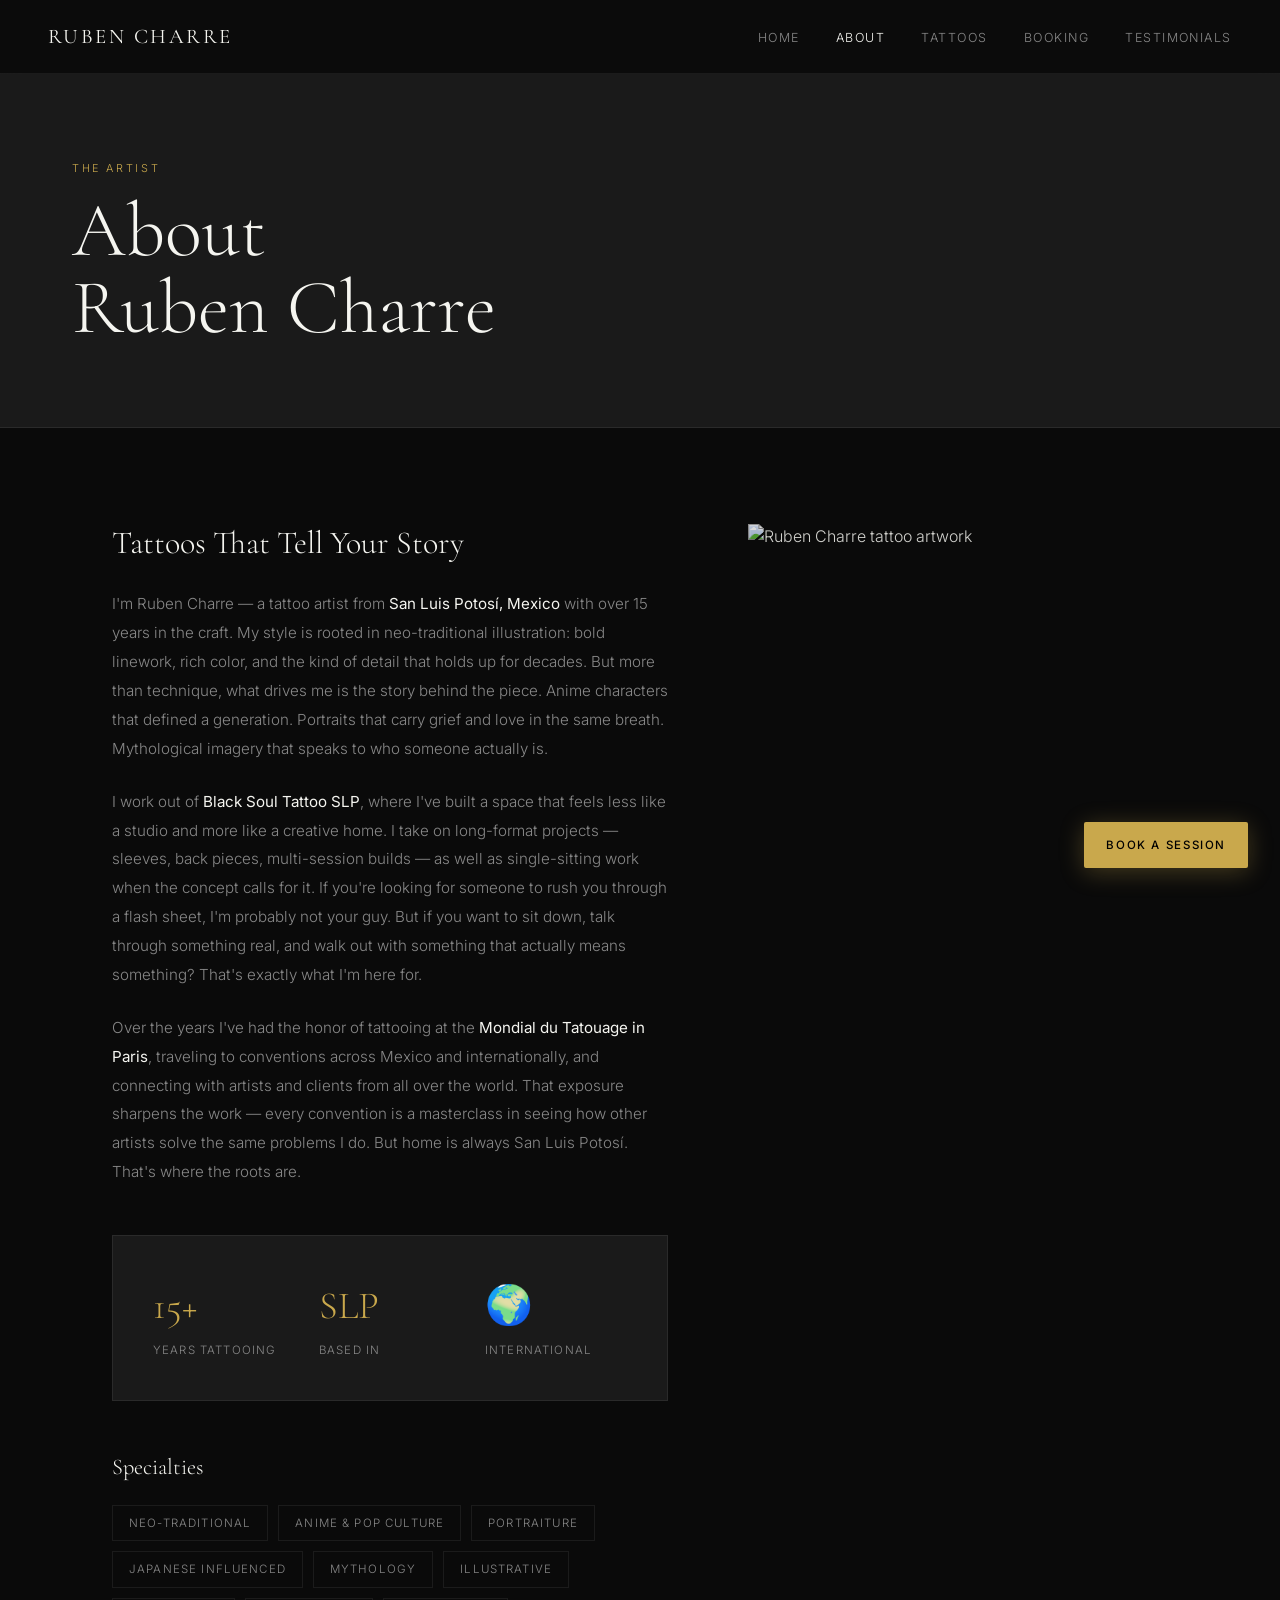
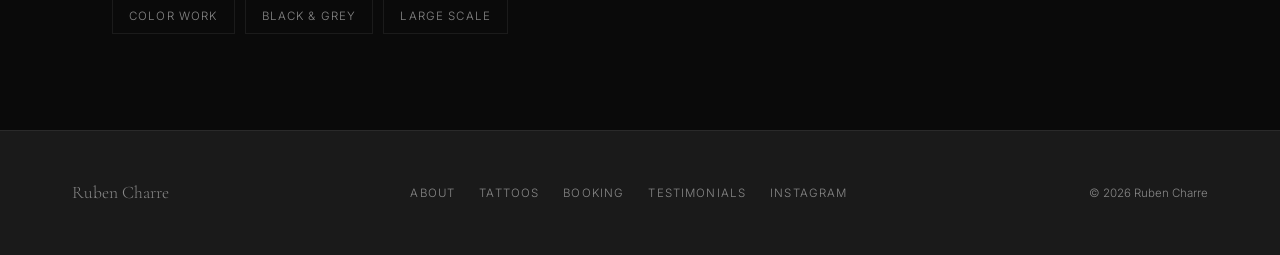
==== about.html @ f3292e21 "Replace with new signature site dark design" ====
<!DOCTYPE html>
<html lang="en">
<head>
  <meta charset="UTF-8">
  <meta name="viewport" content="width=device-width, initial-scale=1.0">
  <title>About — Ruben Charre | Tattoo Artist San Luis Potosí</title>
  <meta name="description" content="Ruben Charre is a tattoo artist from San Luis Potosí, Mexico with 15+ years of experience in neo-traditional, anime, and illustrative tattoo styles.">
  <link rel="canonical" href="https://eternowebstudio.com/rubencharre/about.html">
  <meta property="og:title" content="About Ruben Charre — Tattoo Artist">
  <meta property="og:description" content="15+ years of ink, story, and intention from San Luis Potosí, Mexico.">
  <meta property="og:image" content="https://eternowebstudio.com/rubencharre/images/ruben-hero.jpg">
  <meta property="og:url" content="https://eternowebstudio.com/rubencharre/about.html">
  <meta property="og:type" content="website">
  <link rel="preconnect" href="https://fonts.googleapis.com">
  <link rel="preconnect" href="https://fonts.gstatic.com" crossorigin>
  <link href="https://fonts.googleapis.com/css2?family=Cormorant+Garamond:ital,wght@0,300;0,400;0,600;1,300;1,400&family=Inter:wght@300;400;500&display=swap" rel="stylesheet">
  <style>
    :root {
      --black: #0a0a0a; --charcoal: #1a1a1a; --gold: #C9A84C;
      --white: #f5f5f0; --dim: #888; --border: rgba(255,255,255,0.07);
    }
    *, *::before, *::after { box-sizing: border-box; margin: 0; padding: 0; }
    html { scroll-behavior: smooth; }
    body { background: var(--black); color: var(--white); font-family: 'Inter', sans-serif; font-weight: 300; line-height: 1.6; overflow-x: hidden; }
    nav {
      position: fixed; top: 0; left: 0; right: 0; z-index: 100;
      display: flex; align-items: center; justify-content: space-between;
      padding: 20px 48px;
      background: rgba(10,10,10,0.92); backdrop-filter: blur(12px);
      border-bottom: 1px solid var(--border);
    }
    .nav-logo { font-family: 'Cormorant Garamond', serif; font-size: 1.3rem; font-weight: 400; letter-spacing: 0.12em; color: var(--white); text-decoration: none; }
    .nav-links { display: flex; gap: 36px; list-style: none; }
    .nav-links a { color: var(--dim); text-decoration: none; font-size: 0.78rem; letter-spacing: 0.12em; text-transform: uppercase; transition: color 0.2s; }
    .nav-links a:hover, .nav-links a.active { color: var(--white); }
    .hamburger { display: none; background: none; border: none; cursor: pointer; padding: 4px; }
    .hamburger span { display: block; width: 22px; height: 1px; background: var(--white); margin: 5px 0; }
    .mobile-menu { display: none; position: fixed; top: 65px; left: 0; right: 0; z-index: 99; background: var(--charcoal); padding: 24px 48px; border-bottom: 1px solid var(--border); }
    .mobile-menu.open { display: block; }
    .mobile-menu a { display: block; color: var(--white); text-decoration: none; font-size: 0.85rem; letter-spacing: 0.1em; text-transform: uppercase; padding: 12px 0; border-bottom: 1px solid var(--border); }
    .book-float { position: fixed; bottom: 32px; right: 32px; z-index: 200; background: var(--gold); color: #000; font-family: 'Inter', sans-serif; font-size: 0.72rem; font-weight: 500; letter-spacing: 0.14em; text-transform: uppercase; text-decoration: none; padding: 14px 22px; border-radius: 2px; box-shadow: 0 4px 24px rgba(201,168,76,0.3); transition: transform 0.2s, box-shadow 0.2s; }
    .book-float:hover { transform: translateY(-2px); box-shadow: 0 8px 32px rgba(201,168,76,0.45); }
    .page-hero {
      padding: 160px 72px 80px;
      background: var(--charcoal);
      border-bottom: 1px solid var(--border);
    }
    .page-eyebrow { font-size: 0.68rem; letter-spacing: 0.24em; text-transform: uppercase; color: var(--gold); margin-bottom: 16px; }
    h1 { font-family: 'Cormorant Garamond', serif; font-size: clamp(3rem, 6vw, 5rem); font-weight: 300; line-height: 1; }
    .about-body { padding: 96px 72px; max-width: 1200px; margin: 0 auto; }
    .about-layout { display: grid; grid-template-columns: 1fr 420px; gap: 80px; align-items: start; }
    .sticky-photo { position: sticky; top: 100px; }
    .sticky-photo img { width: 100%; aspect-ratio: 3/4; object-fit: cover; filter: brightness(0.85); }
    .bio-text h2 { font-family: 'Cormorant Garamond', serif; font-size: 2rem; font-weight: 300; margin-bottom: 28px; line-height: 1.2; }
    .bio-text p { color: var(--dim); line-height: 1.9; margin-bottom: 24px; font-size: 0.95rem; }
    .bio-text p strong { color: var(--white); font-weight: 400; }
    .stats-grid { display: grid; grid-template-columns: repeat(3, 1fr); gap: 24px; margin: 48px 0; padding: 40px; background: var(--charcoal); border: 1px solid var(--border); }
    .stat-item .stat-num { font-family: 'Cormorant Garamond', serif; font-size: 2.4rem; font-weight: 300; color: var(--gold); }
    .stat-item .stat-label { font-size: 0.72rem; color: var(--dim); letter-spacing: 0.1em; text-transform: uppercase; margin-top: 4px; }
    .specialties { margin-top: 48px; }
    .specialties h3 { font-family: 'Cormorant Garamond', serif; font-size: 1.4rem; font-weight: 300; margin-bottom: 20px; }
    .tag-list { display: flex; flex-wrap: wrap; gap: 10px; }
    .tag { border: 1px solid var(--border); color: var(--dim); font-size: 0.72rem; letter-spacing: 0.1em; text-transform: uppercase; padding: 8px 16px; }
    footer { background: var(--charcoal); padding: 48px 72px; border-top: 1px solid var(--border); display: flex; justify-content: space-between; align-items: center; }
    .footer-logo { font-family: 'Cormorant Garamond', serif; font-size: 1.1rem; color: var(--dim); }
    .footer-links { display: flex; gap: 24px; }
    .footer-links a { color: var(--dim); text-decoration: none; font-size: 0.72rem; letter-spacing: 0.1em; text-transform: uppercase; transition: color 0.2s; }
    .footer-links a:hover { color: var(--white); }
    .footer-copy { color: var(--dim); font-size: 0.72rem; }
    .fade-up { opacity: 0; transform: translateY(28px); transition: opacity 0.7s ease, transform 0.7s ease; }
    .fade-up.visible { opacity: 1; transform: translateY(0); }
    @media (max-width: 900px) {
      nav { padding: 18px 24px; } .nav-links { display: none; } .hamburger { display: block; }
      .page-hero { padding: 120px 24px 60px; }
      .about-body { padding: 60px 24px; }
      .about-layout { grid-template-columns: 1fr; gap: 48px; }
      .sticky-photo { position: static; }
      footer { flex-direction: column; gap: 24px; text-align: center; padding: 40px 24px; }
      .footer-links { flex-wrap: wrap; justify-content: center; }
      .book-float { bottom: 20px; right: 20px; }
    }
  </style>
</head>
<body>
<nav>
  <a href="/rubencharre/" class="nav-logo">RUBEN CHARRE</a>
  <ul class="nav-links">
    <li><a href="/rubencharre/">Home</a></li>
    <li><a href="/rubencharre/about.html" class="active">About</a></li>
    <li><a href="/rubencharre/tattoos.html">Tattoos</a></li>
    <li><a href="/rubencharre/booking.html">Booking</a></li>
    <li><a href="/rubencharre/testimonials.html">Testimonials</a></li>
  </ul>
  <button class="hamburger" aria-label="Menu" onclick="document.querySelector('.mobile-menu').classList.toggle('open')">
    <span></span><span></span><span></span>
  </button>
</nav>
<div class="mobile-menu">
  <a href="/rubencharre/">Home</a>
  <a href="/rubencharre/about.html">About</a>
  <a href="/rubencharre/tattoos.html">Tattoos</a>
  <a href="/rubencharre/booking.html">Booking</a>
  <a href="/rubencharre/testimonials.html">Testimonials</a>
</div>

<div class="page-hero">
  <p class="page-eyebrow fade-up">The Artist</p>
  <h1 class="fade-up">About<br>Ruben Charre</h1>
</div>

<div class="about-body">
  <div class="about-layout">
    <div class="bio-text">
      <h2 class="fade-up">Tattoos That Tell Your Story</h2>
      <p class="fade-up">I'm Ruben Charre — a tattoo artist from <strong>San Luis Potosí, Mexico</strong> with over 15 years in the craft. My style is rooted in neo-traditional illustration: bold linework, rich color, and the kind of detail that holds up for decades. But more than technique, what drives me is the story behind the piece. Anime characters that defined a generation. Portraits that carry grief and love in the same breath. Mythological imagery that speaks to who someone actually is.</p>
      <p class="fade-up">I work out of <strong>Black Soul Tattoo SLP</strong>, where I've built a space that feels less like a studio and more like a creative home. I take on long-format projects — sleeves, back pieces, multi-session builds — as well as single-sitting work when the concept calls for it. If you're looking for someone to rush you through a flash sheet, I'm probably not your guy. But if you want to sit down, talk through something real, and walk out with something that actually means something? That's exactly what I'm here for.</p>
      <p class="fade-up">Over the years I've had the honor of tattooing at the <strong>Mondial du Tatouage in Paris</strong>, traveling to conventions across Mexico and internationally, and connecting with artists and clients from all over the world. That exposure sharpens the work — every convention is a masterclass in seeing how other artists solve the same problems I do. But home is always San Luis Potosí. That's where the roots are.</p>

      <div class="stats-grid fade-up">
        <div class="stat-item">
          <div class="stat-num">15+</div>
          <div class="stat-label">Years Tattooing</div>
        </div>
        <div class="stat-item">
          <div class="stat-num">SLP</div>
          <div class="stat-label">Based In</div>
        </div>
        <div class="stat-item">
          <div class="stat-num">🌍</div>
          <div class="stat-label">International</div>
        </div>
      </div>

      <div class="specialties fade-up">
        <h3>Specialties</h3>
        <div class="tag-list">
          <span class="tag">Neo-Traditional</span>
          <span class="tag">Anime & Pop Culture</span>
          <span class="tag">Portraiture</span>
          <span class="tag">Japanese Influenced</span>
          <span class="tag">Mythology</span>
          <span class="tag">Illustrative</span>
          <span class="tag">Color Work</span>
          <span class="tag">Black & Grey</span>
          <span class="tag">Large Scale</span>
        </div>
      </div>
    </div>

    <div class="sticky-photo fade-up">
      <img src="/rubencharre/images/g11.jpg" alt="Ruben Charre tattoo artwork">
    </div>
  </div>
</div>

<footer>
  <div class="footer-logo">Ruben Charre</div>
  <div class="footer-links">
    <a href="/rubencharre/about.html">About</a>
    <a href="/rubencharre/tattoos.html">Tattoos</a>
    <a href="/rubencharre/booking.html">Booking</a>
    <a href="/rubencharre/testimonials.html">Testimonials</a>
    <a href="https://instagram.com/rubencharre" target="_blank" rel="noopener">Instagram</a>
  </div>
  <div class="footer-copy">© 2026 Ruben Charre</div>
</footer>

<a href="/rubencharre/booking.html" class="book-float">Book a Session</a>

<script>
  const obs = new IntersectionObserver((entries) => {
    entries.forEach(e => { if (e.isIntersecting) e.target.classList.add('visible'); });
  }, { threshold: 0.1 });
  document.querySelectorAll('.fade-up').forEach(el => obs.observe(el));
</script>
</body>
</html>
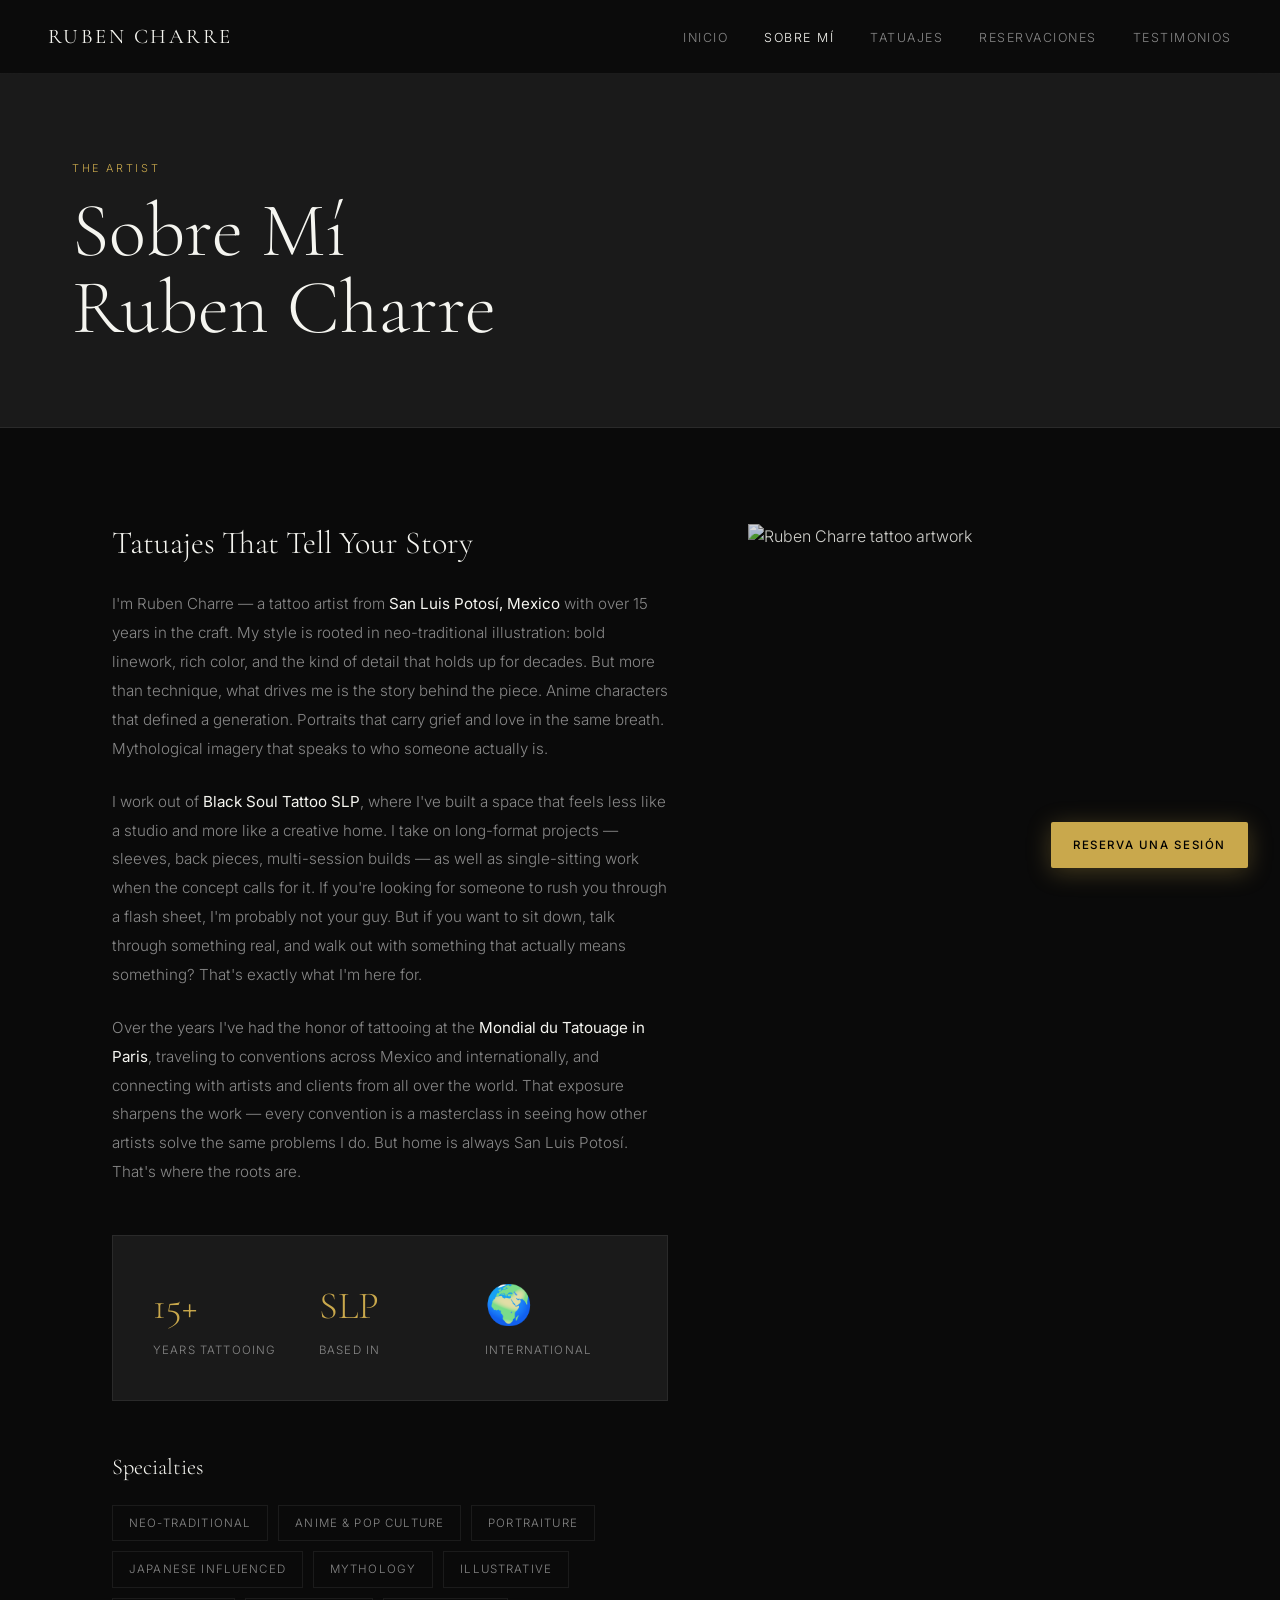
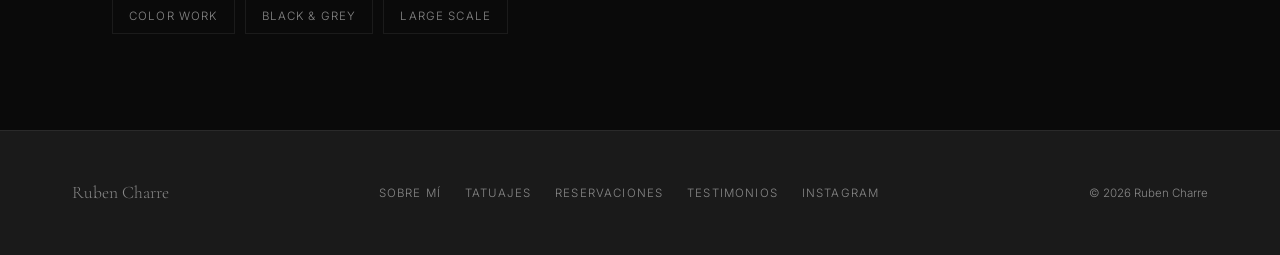
==== commit 7635087c: "Translate all pages to Spanish" ====
--- a/about.html
+++ b/about.html
@@ -1,12 +1,12 @@
 <!DOCTYPE html>
-<html lang="en">
+<html lang="es">
 <head>
   <meta charset="UTF-8">
   <meta name="viewport" content="width=device-width, initial-scale=1.0">
-  <title>About — Ruben Charre | Tattoo Artist San Luis Potosí</title>
+  <title>Sobre Mí — Ruben Charre | Tattoo Artist San Luis Potosí</title>
   <meta name="description" content="Ruben Charre is a tattoo artist from San Luis Potosí, Mexico with 15+ years of experience in neo-traditional, anime, and illustrative tattoo styles.">
   <link rel="canonical" href="https://eternowebstudio.com/rubencharre/about.html">
-  <meta property="og:title" content="About Ruben Charre — Tattoo Artist">
+  <meta property="og:title" content="Sobre Mí Ruben Charre — Tattoo Artist">
   <meta property="og:description" content="15+ years of ink, story, and intention from San Luis Potosí, Mexico.">
   <meta property="og:image" content="https://eternowebstudio.com/rubencharre/images/ruben-hero.jpg">
   <meta property="og:url" content="https://eternowebstudio.com/rubencharre/about.html">
@@ -85,33 +85,33 @@
 <nav>
   <a href="/rubencharre/" class="nav-logo">RUBEN CHARRE</a>
   <ul class="nav-links">
-    <li><a href="/rubencharre/">Home</a></li>
-    <li><a href="/rubencharre/about.html" class="active">About</a></li>
-    <li><a href="/rubencharre/tattoos.html">Tattoos</a></li>
-    <li><a href="/rubencharre/booking.html">Booking</a></li>
-    <li><a href="/rubencharre/testimonials.html">Testimonials</a></li>
+    <li><a href="/rubencharre/">Inicio</a></li>
+    <li><a href="/rubencharre/about.html" class="active">Sobre Mí</a></li>
+    <li><a href="/rubencharre/tattoos.html">Tatuajes</a></li>
+    <li><a href="/rubencharre/booking.html">Reservaciones</a></li>
+    <li><a href="/rubencharre/testimonials.html">Testimonios</a></li>
   </ul>
   <button class="hamburger" aria-label="Menu" onclick="document.querySelector('.mobile-menu').classList.toggle('open')">
     <span></span><span></span><span></span>
   </button>
 </nav>
 <div class="mobile-menu">
-  <a href="/rubencharre/">Home</a>
-  <a href="/rubencharre/about.html">About</a>
-  <a href="/rubencharre/tattoos.html">Tattoos</a>
-  <a href="/rubencharre/booking.html">Booking</a>
-  <a href="/rubencharre/testimonials.html">Testimonials</a>
+  <a href="/rubencharre/">Inicio</a>
+  <a href="/rubencharre/about.html">Sobre Mí</a>
+  <a href="/rubencharre/tattoos.html">Tatuajes</a>
+  <a href="/rubencharre/booking.html">Reservaciones</a>
+  <a href="/rubencharre/testimonials.html">Testimonios</a>
 </div>
 
 <div class="page-hero">
   <p class="page-eyebrow fade-up">The Artist</p>
-  <h1 class="fade-up">About<br>Ruben Charre</h1>
+  <h1 class="fade-up">Sobre Mí<br>Ruben Charre</h1>
 </div>
 
 <div class="about-body">
   <div class="about-layout">
     <div class="bio-text">
-      <h2 class="fade-up">Tattoos That Tell Your Story</h2>
+      <h2 class="fade-up">Tatuajes That Tell Your Story</h2>
       <p class="fade-up">I'm Ruben Charre — a tattoo artist from <strong>San Luis Potosí, Mexico</strong> with over 15 years in the craft. My style is rooted in neo-traditional illustration: bold linework, rich color, and the kind of detail that holds up for decades. But more than technique, what drives me is the story behind the piece. Anime characters that defined a generation. Portraits that carry grief and love in the same breath. Mythological imagery that speaks to who someone actually is.</p>
       <p class="fade-up">I work out of <strong>Black Soul Tattoo SLP</strong>, where I've built a space that feels less like a studio and more like a creative home. I take on long-format projects — sleeves, back pieces, multi-session builds — as well as single-sitting work when the concept calls for it. If you're looking for someone to rush you through a flash sheet, I'm probably not your guy. But if you want to sit down, talk through something real, and walk out with something that actually means something? That's exactly what I'm here for.</p>
       <p class="fade-up">Over the years I've had the honor of tattooing at the <strong>Mondial du Tatouage in Paris</strong>, traveling to conventions across Mexico and internationally, and connecting with artists and clients from all over the world. That exposure sharpens the work — every convention is a masterclass in seeing how other artists solve the same problems I do. But home is always San Luis Potosí. That's where the roots are.</p>
@@ -156,16 +156,16 @@
 <footer>
   <div class="footer-logo">Ruben Charre</div>
   <div class="footer-links">
-    <a href="/rubencharre/about.html">About</a>
-    <a href="/rubencharre/tattoos.html">Tattoos</a>
-    <a href="/rubencharre/booking.html">Booking</a>
-    <a href="/rubencharre/testimonials.html">Testimonials</a>
+    <a href="/rubencharre/about.html">Sobre Mí</a>
+    <a href="/rubencharre/tattoos.html">Tatuajes</a>
+    <a href="/rubencharre/booking.html">Reservaciones</a>
+    <a href="/rubencharre/testimonials.html">Testimonios</a>
     <a href="https://instagram.com/rubencharre" target="_blank" rel="noopener">Instagram</a>
   </div>
   <div class="footer-copy">© 2026 Ruben Charre</div>
 </footer>
 
-<a href="/rubencharre/booking.html" class="book-float">Book a Session</a>
+<a href="/rubencharre/booking.html" class="book-float">Reserva una Sesión</a>
 
 <script>
   const obs = new IntersectionObserver((entries) => {
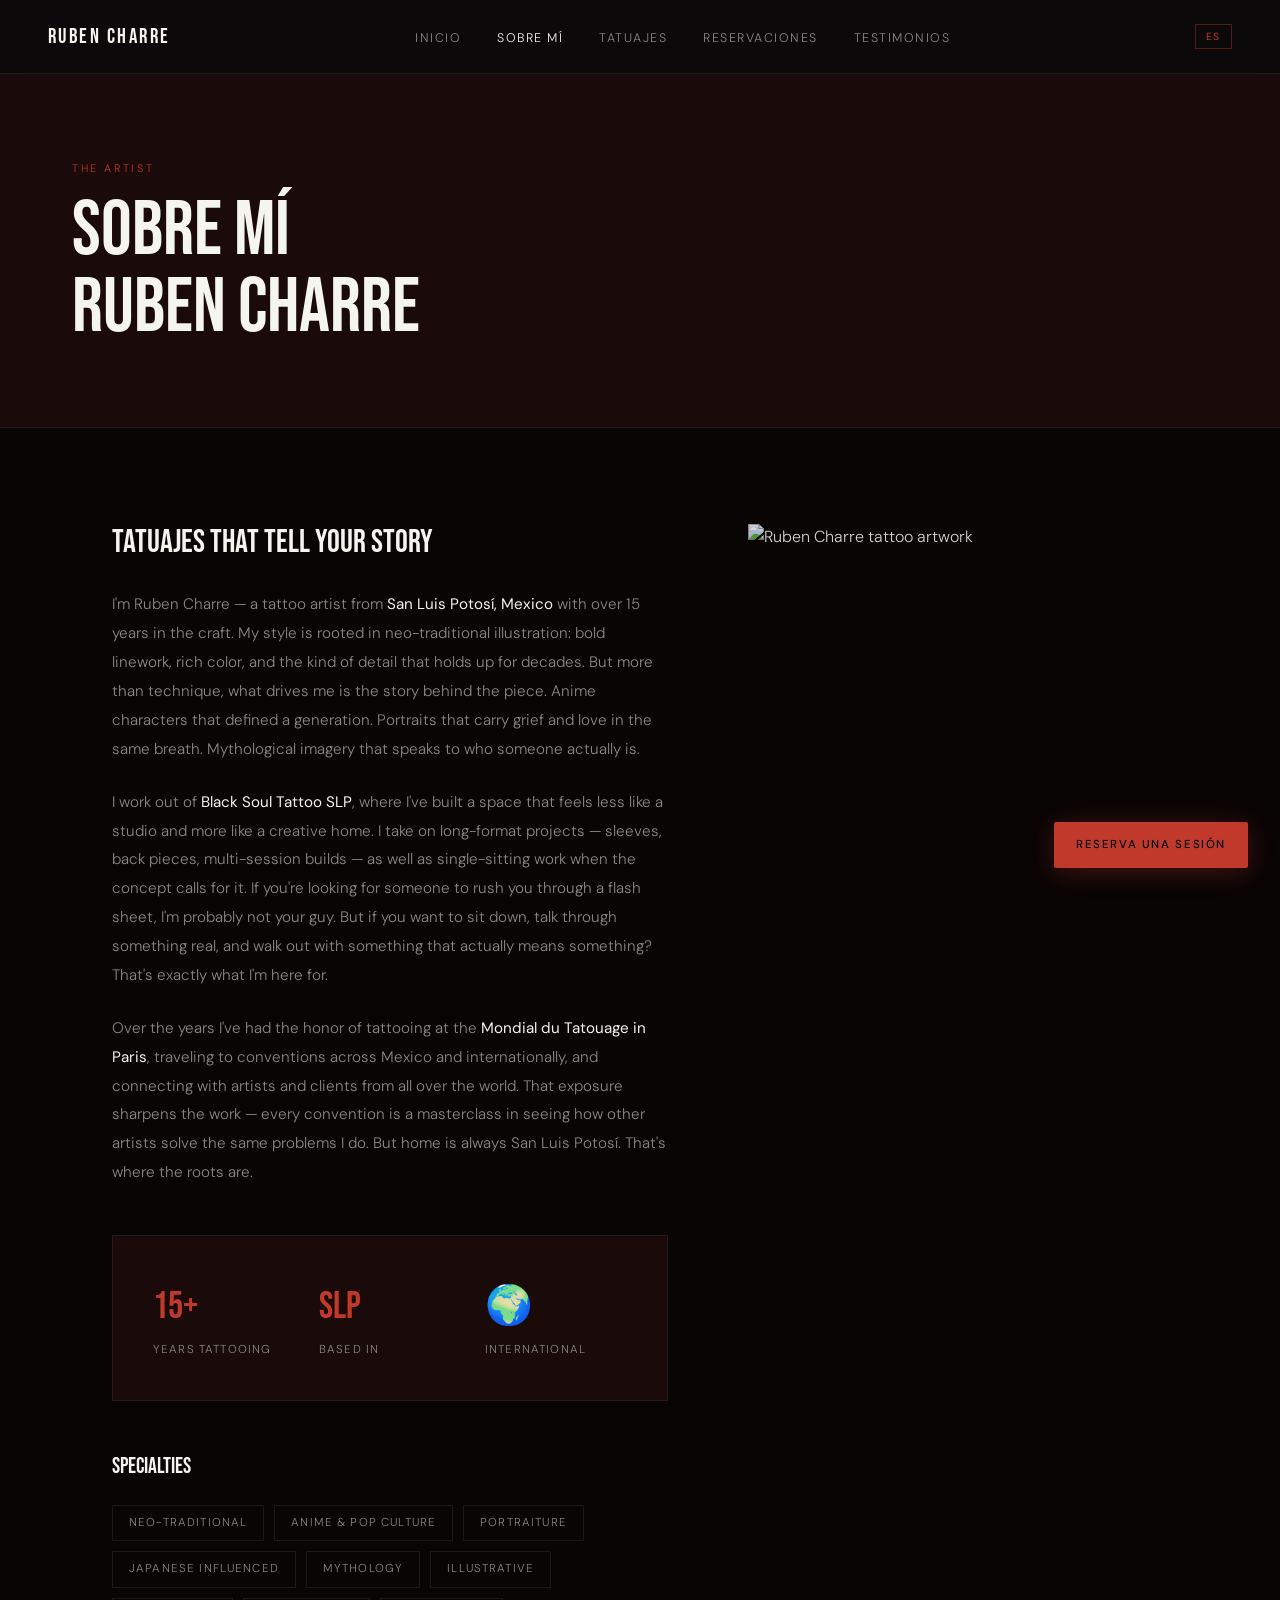
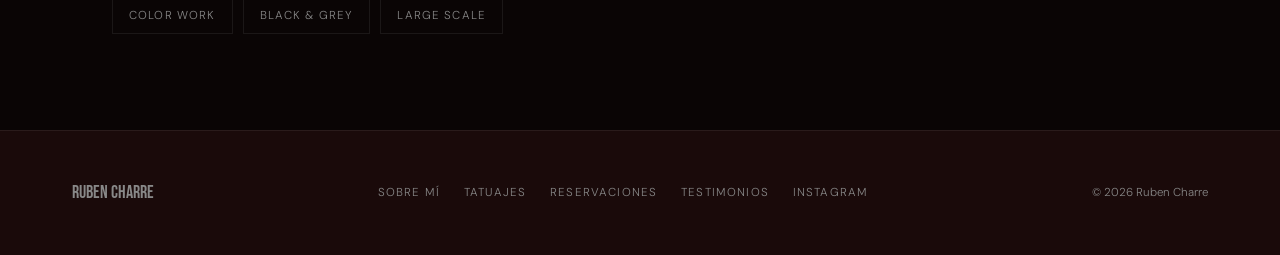
==== commit 416f3237: "Custom theme: crimson + Bebas Neue, bilingual EN/ES auto-detect" ====
--- a/about.html
+++ b/about.html
@@ -13,15 +13,15 @@
   <meta property="og:type" content="website">
   <link rel="preconnect" href="https://fonts.googleapis.com">
   <link rel="preconnect" href="https://fonts.gstatic.com" crossorigin>
-  <link href="https://fonts.googleapis.com/css2?family=Cormorant+Garamond:ital,wght@0,300;0,400;0,600;1,300;1,400&family=Inter:wght@300;400;500&display=swap" rel="stylesheet">
+  <link href="https://fonts.googleapis.com/css2?family=Bebas+Neue&family=DM+Sans:wght@300;400;500&display=swap" rel="stylesheet">
   <style>
     :root {
-      --black: #0a0a0a; --charcoal: #1a1a1a; --gold: #C9A84C;
+      --black: #0a0505; --charcoal: #1a0a0a; --gold: #C0392B;
       --white: #f5f5f0; --dim: #888; --border: rgba(255,255,255,0.07);
     }
     *, *::before, *::after { box-sizing: border-box; margin: 0; padding: 0; }
     html { scroll-behavior: smooth; }
-    body { background: var(--black); color: var(--white); font-family: 'Inter', sans-serif; font-weight: 300; line-height: 1.6; overflow-x: hidden; }
+    body { background: var(--black); color: var(--white); font-family: 'DM Sans', sans-serif; font-weight: 300; line-height: 1.6; overflow-x: hidden; }
     nav {
       position: fixed; top: 0; left: 0; right: 0; z-index: 100;
       display: flex; align-items: center; justify-content: space-between;
@@ -29,7 +29,7 @@
       background: rgba(10,10,10,0.92); backdrop-filter: blur(12px);
       border-bottom: 1px solid var(--border);
     }
-    .nav-logo { font-family: 'Cormorant Garamond', serif; font-size: 1.3rem; font-weight: 400; letter-spacing: 0.12em; color: var(--white); text-decoration: none; }
+    .nav-logo { font-family: 'Bebas Neue', sans-serif; font-size: 1.3rem; font-weight: 400; letter-spacing: 0.12em; color: var(--white); text-decoration: none; }
     .nav-links { display: flex; gap: 36px; list-style: none; }
     .nav-links a { color: var(--dim); text-decoration: none; font-size: 0.78rem; letter-spacing: 0.12em; text-transform: uppercase; transition: color 0.2s; }
     .nav-links a:hover, .nav-links a.active { color: var(--white); }
@@ -38,31 +38,31 @@
     .mobile-menu { display: none; position: fixed; top: 65px; left: 0; right: 0; z-index: 99; background: var(--charcoal); padding: 24px 48px; border-bottom: 1px solid var(--border); }
     .mobile-menu.open { display: block; }
     .mobile-menu a { display: block; color: var(--white); text-decoration: none; font-size: 0.85rem; letter-spacing: 0.1em; text-transform: uppercase; padding: 12px 0; border-bottom: 1px solid var(--border); }
-    .book-float { position: fixed; bottom: 32px; right: 32px; z-index: 200; background: var(--gold); color: #000; font-family: 'Inter', sans-serif; font-size: 0.72rem; font-weight: 500; letter-spacing: 0.14em; text-transform: uppercase; text-decoration: none; padding: 14px 22px; border-radius: 2px; box-shadow: 0 4px 24px rgba(201,168,76,0.3); transition: transform 0.2s, box-shadow 0.2s; }
-    .book-float:hover { transform: translateY(-2px); box-shadow: 0 8px 32px rgba(201,168,76,0.45); }
+    .book-float { position: fixed; bottom: 32px; right: 32px; z-index: 200; background: var(--gold); color: #000; font-family: 'DM Sans', sans-serif; font-size: 0.72rem; font-weight: 500; letter-spacing: 0.14em; text-transform: uppercase; text-decoration: none; padding: 14px 22px; border-radius: 2px; box-shadow: 0 4px 24px rgba(192,57,43,0.3); transition: transform 0.2s, box-shadow 0.2s; }
+    .book-float:hover { transform: translateY(-2px); box-shadow: 0 8px 32px rgba(192,57,43,0.45); }
     .page-hero {
       padding: 160px 72px 80px;
       background: var(--charcoal);
       border-bottom: 1px solid var(--border);
     }
     .page-eyebrow { font-size: 0.68rem; letter-spacing: 0.24em; text-transform: uppercase; color: var(--gold); margin-bottom: 16px; }
-    h1 { font-family: 'Cormorant Garamond', serif; font-size: clamp(3rem, 6vw, 5rem); font-weight: 300; line-height: 1; }
+    h1 { font-family: 'Bebas Neue', sans-serif; font-size: clamp(3rem, 6vw, 5rem); font-weight: 300; line-height: 1; }
     .about-body { padding: 96px 72px; max-width: 1200px; margin: 0 auto; }
     .about-layout { display: grid; grid-template-columns: 1fr 420px; gap: 80px; align-items: start; }
     .sticky-photo { position: sticky; top: 100px; }
     .sticky-photo img { width: 100%; aspect-ratio: 3/4; object-fit: cover; filter: brightness(0.85); }
-    .bio-text h2 { font-family: 'Cormorant Garamond', serif; font-size: 2rem; font-weight: 300; margin-bottom: 28px; line-height: 1.2; }
+    .bio-text h2 { font-family: 'Bebas Neue', sans-serif; font-size: 2rem; font-weight: 300; margin-bottom: 28px; line-height: 1.2; }
     .bio-text p { color: var(--dim); line-height: 1.9; margin-bottom: 24px; font-size: 0.95rem; }
     .bio-text p strong { color: var(--white); font-weight: 400; }
     .stats-grid { display: grid; grid-template-columns: repeat(3, 1fr); gap: 24px; margin: 48px 0; padding: 40px; background: var(--charcoal); border: 1px solid var(--border); }
-    .stat-item .stat-num { font-family: 'Cormorant Garamond', serif; font-size: 2.4rem; font-weight: 300; color: var(--gold); }
+    .stat-item .stat-num { font-family: 'Bebas Neue', sans-serif; font-size: 2.4rem; font-weight: 300; color: var(--gold); }
     .stat-item .stat-label { font-size: 0.72rem; color: var(--dim); letter-spacing: 0.1em; text-transform: uppercase; margin-top: 4px; }
     .specialties { margin-top: 48px; }
-    .specialties h3 { font-family: 'Cormorant Garamond', serif; font-size: 1.4rem; font-weight: 300; margin-bottom: 20px; }
+    .specialties h3 { font-family: 'Bebas Neue', sans-serif; font-size: 1.4rem; font-weight: 300; margin-bottom: 20px; }
     .tag-list { display: flex; flex-wrap: wrap; gap: 10px; }
     .tag { border: 1px solid var(--border); color: var(--dim); font-size: 0.72rem; letter-spacing: 0.1em; text-transform: uppercase; padding: 8px 16px; }
     footer { background: var(--charcoal); padding: 48px 72px; border-top: 1px solid var(--border); display: flex; justify-content: space-between; align-items: center; }
-    .footer-logo { font-family: 'Cormorant Garamond', serif; font-size: 1.1rem; color: var(--dim); }
+    .footer-logo { font-family: 'Bebas Neue', sans-serif; font-size: 1.1rem; color: var(--dim); }
     .footer-links { display: flex; gap: 24px; }
     .footer-links a { color: var(--dim); text-decoration: none; font-size: 0.72rem; letter-spacing: 0.1em; text-transform: uppercase; transition: color 0.2s; }
     .footer-links a:hover { color: var(--white); }
@@ -91,6 +91,7 @@
     <li><a href="/rubencharre/booking.html">Reservaciones</a></li>
     <li><a href="/rubencharre/testimonials.html">Testimonios</a></li>
   </ul>
+  <button id="lang-toggle-btn" onclick="setLang(getLang()==='es'?'en':'es')" style="background:none;border:1px solid rgba(192,57,43,0.4);color:#C0392B;font-size:0.65rem;letter-spacing:0.15em;padding:5px 10px;cursor:pointer;font-family:inherit;transition:all 0.2s;" onmouseover="this.style.background='rgba(192,57,43,0.15)'" onmouseout="this.style.background='none'">ES</button>
   <button class="hamburger" aria-label="Menu" onclick="document.querySelector('.mobile-menu').classList.toggle('open')">
     <span></span><span></span><span></span>
   </button>
@@ -173,5 +174,39 @@
   }, { threshold: 0.1 });
   document.querySelectorAll('.fade-up').forEach(el => obs.observe(el));
 </script>
+
+<script>
+// Bilingual support - auto-detect browser language
+const translations = {
+  es: {
+    nav_about: "Sobre Mí", nav_tattoos: "Tatuajes", nav_booking: "Reservaciones", nav_testimonials: "Testimonios",
+    hero_cta: "Ver Trabajo", section_about: "Sobre Mí", section_tattoos: "Tatuajes",
+    section_booking: "Reservaciones", section_testimonials: "Testimonios",
+    book_btn: "Reserva una Sesión", gallery_btn: "Ver Galería Completa",
+  },
+  en: {
+    nav_about: "About", nav_tattoos: "Tattoos", nav_booking: "Booking", nav_testimonials: "Testimonials",
+    hero_cta: "View Work", section_about: "About", section_tattoos: "Tattoo Work",
+    section_booking: "Booking", section_testimonials: "Testimonials",
+    book_btn: "Book a Session", gallery_btn: "View Full Gallery",
+  }
+};
+
+function getLang() {
+  return localStorage.getItem('lang') || (navigator.language.startsWith('es') ? 'es' : 'en');
+}
+
+function setLang(lang) {
+  localStorage.setItem('lang', lang);
+  document.documentElement.lang = lang;
+  document.querySelectorAll('[data-es]').forEach(el => {
+    el.textContent = lang === 'es' ? el.dataset.es : el.dataset.en;
+  });
+  const btn = document.getElementById('lang-toggle-btn');
+  if (btn) btn.textContent = lang === 'es' ? 'EN' : 'ES';
+}
+
+document.addEventListener('DOMContentLoaded', () => setLang(getLang()));
+</script>
 </body>
 </html>
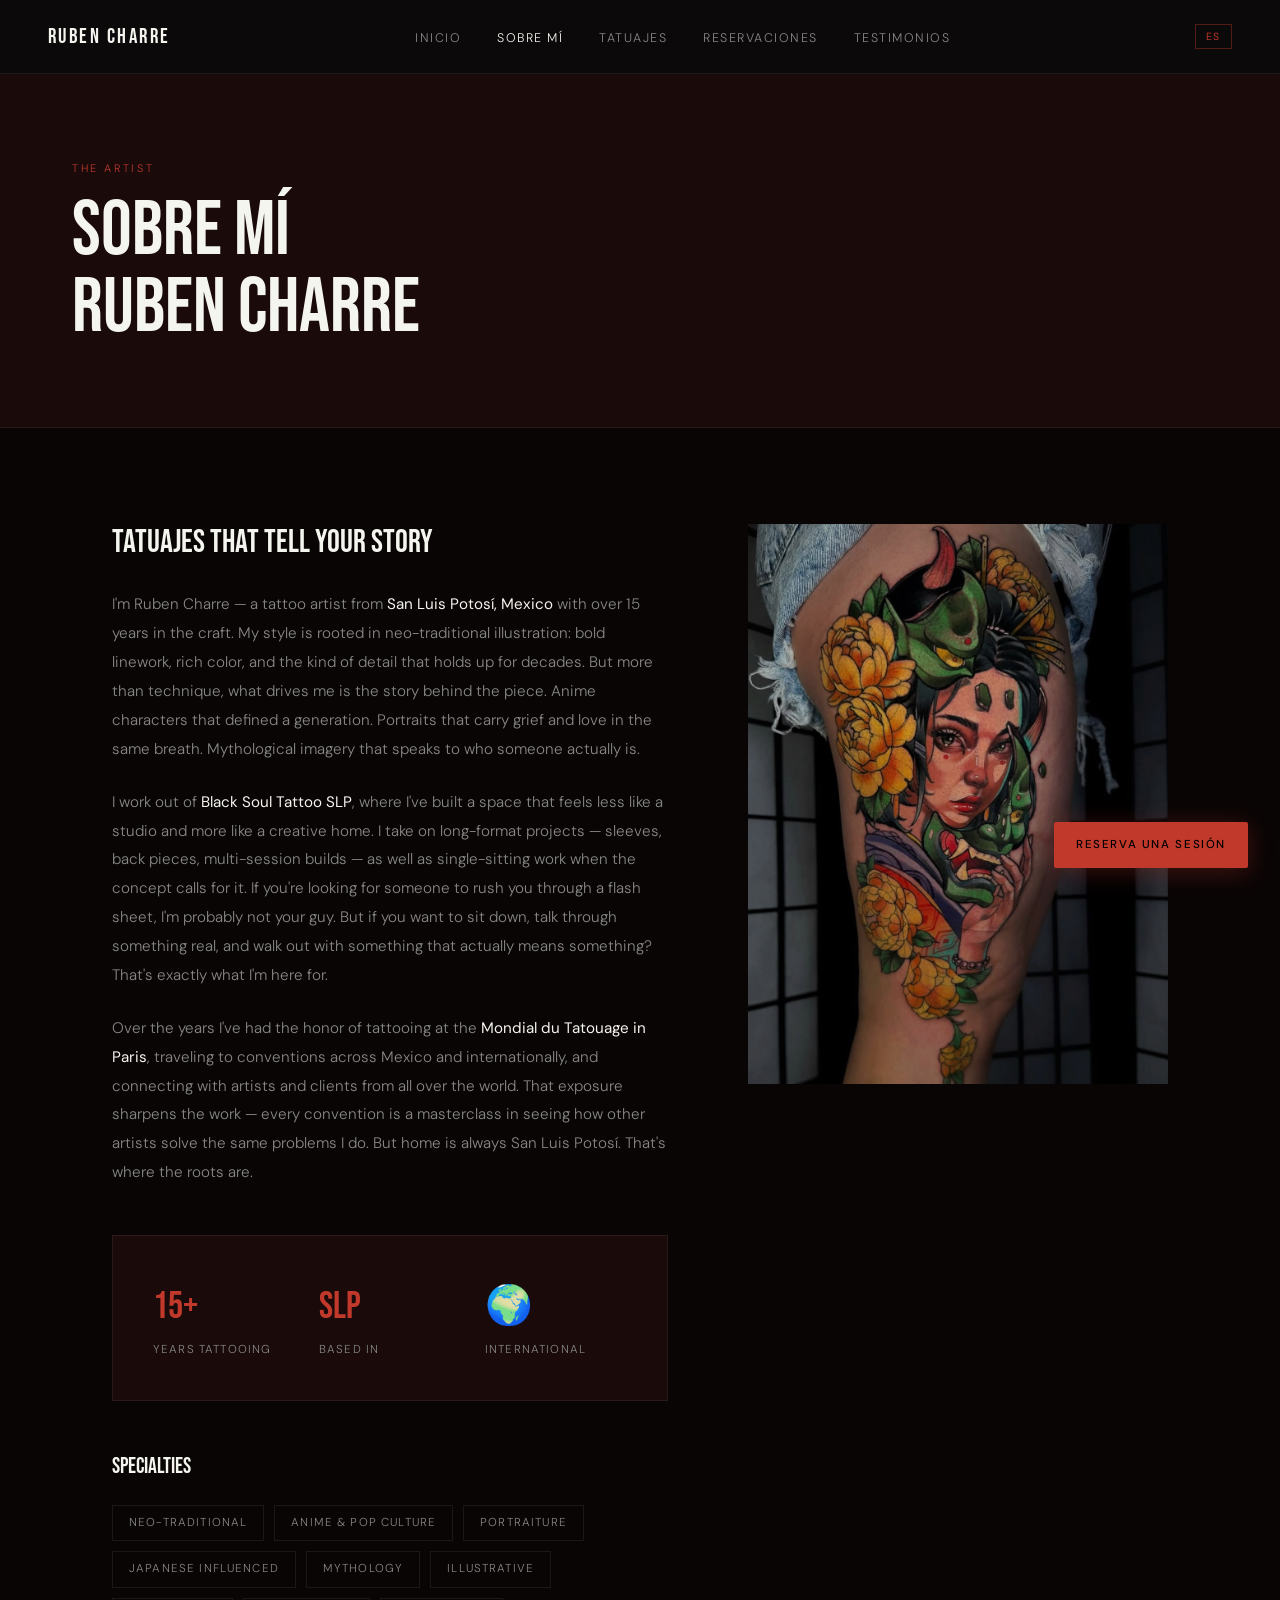
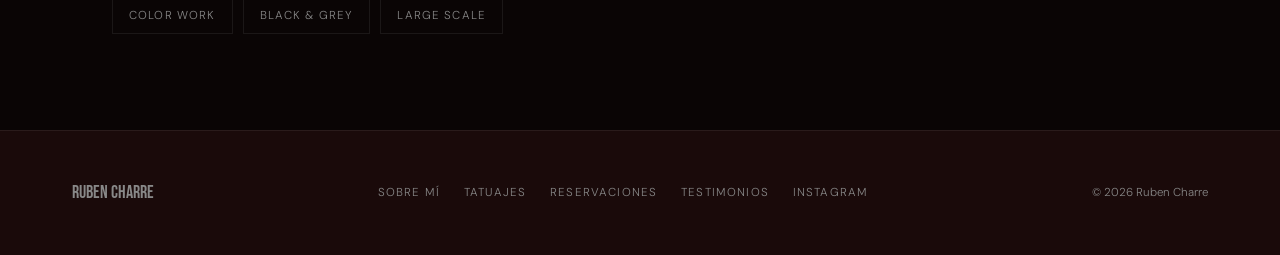
==== commit 8779fbe5: "Fix paths, reorder sections, Spanish headings" ====
--- a/about.html
+++ b/about.html
@@ -5,11 +5,11 @@
   <meta name="viewport" content="width=device-width, initial-scale=1.0">
   <title>Sobre Mí — Ruben Charre | Tattoo Artist San Luis Potosí</title>
   <meta name="description" content="Ruben Charre is a tattoo artist from San Luis Potosí, Mexico with 15+ years of experience in neo-traditional, anime, and illustrative tattoo styles.">
-  <link rel="canonical" href="https://eternowebstudio.com/rubencharre/about.html">
+  <link rel="canonical" href="https://eternowebstudio.com./about.html">
   <meta property="og:title" content="Sobre Mí Ruben Charre — Tattoo Artist">
   <meta property="og:description" content="15+ years of ink, story, and intention from San Luis Potosí, Mexico.">
-  <meta property="og:image" content="https://eternowebstudio.com/rubencharre/images/ruben-hero.jpg">
-  <meta property="og:url" content="https://eternowebstudio.com/rubencharre/about.html">
+  <meta property="og:image" content="https://eternowebstudio.com./images/ruben-hero.jpg">
+  <meta property="og:url" content="https://eternowebstudio.com./about.html">
   <meta property="og:type" content="website">
   <link rel="preconnect" href="https://fonts.googleapis.com">
   <link rel="preconnect" href="https://fonts.gstatic.com" crossorigin>
@@ -83,13 +83,13 @@
 </head>
 <body>
 <nav>
-  <a href="/rubencharre/" class="nav-logo">RUBEN CHARRE</a>
+  <a href="./" class="nav-logo">RUBEN CHARRE</a>
   <ul class="nav-links">
-    <li><a href="/rubencharre/">Inicio</a></li>
-    <li><a href="/rubencharre/about.html" class="active">Sobre Mí</a></li>
-    <li><a href="/rubencharre/tattoos.html">Tatuajes</a></li>
-    <li><a href="/rubencharre/booking.html">Reservaciones</a></li>
-    <li><a href="/rubencharre/testimonials.html">Testimonios</a></li>
+    <li><a href="./">Inicio</a></li>
+    <li><a href="./about.html" class="active">Sobre Mí</a></li>
+    <li><a href="./tattoos.html">Tatuajes</a></li>
+    <li><a href="./booking.html">Reservaciones</a></li>
+    <li><a href="./testimonials.html">Testimonios</a></li>
   </ul>
   <button id="lang-toggle-btn" onclick="setLang(getLang()==='es'?'en':'es')" style="background:none;border:1px solid rgba(192,57,43,0.4);color:#C0392B;font-size:0.65rem;letter-spacing:0.15em;padding:5px 10px;cursor:pointer;font-family:inherit;transition:all 0.2s;" onmouseover="this.style.background='rgba(192,57,43,0.15)'" onmouseout="this.style.background='none'">ES</button>
   <button class="hamburger" aria-label="Menu" onclick="document.querySelector('.mobile-menu').classList.toggle('open')">
@@ -97,11 +97,11 @@
   </button>
 </nav>
 <div class="mobile-menu">
-  <a href="/rubencharre/">Inicio</a>
-  <a href="/rubencharre/about.html">Sobre Mí</a>
-  <a href="/rubencharre/tattoos.html">Tatuajes</a>
-  <a href="/rubencharre/booking.html">Reservaciones</a>
-  <a href="/rubencharre/testimonials.html">Testimonios</a>
+  <a href="./">Inicio</a>
+  <a href="./about.html">Sobre Mí</a>
+  <a href="./tattoos.html">Tatuajes</a>
+  <a href="./booking.html">Reservaciones</a>
+  <a href="./testimonials.html">Testimonios</a>
 </div>
 
 <div class="page-hero">
@@ -149,7 +149,7 @@
     </div>
 
     <div class="sticky-photo fade-up">
-      <img src="/rubencharre/images/g11.jpg" alt="Ruben Charre tattoo artwork">
+      <img src="./images/g11.jpg" alt="Ruben Charre tattoo artwork">
     </div>
   </div>
 </div>
@@ -157,16 +157,16 @@
 <footer>
   <div class="footer-logo">Ruben Charre</div>
   <div class="footer-links">
-    <a href="/rubencharre/about.html">Sobre Mí</a>
-    <a href="/rubencharre/tattoos.html">Tatuajes</a>
-    <a href="/rubencharre/booking.html">Reservaciones</a>
-    <a href="/rubencharre/testimonials.html">Testimonios</a>
+    <a href="./about.html">Sobre Mí</a>
+    <a href="./tattoos.html">Tatuajes</a>
+    <a href="./booking.html">Reservaciones</a>
+    <a href="./testimonials.html">Testimonios</a>
     <a href="https://instagram.com/rubencharre" target="_blank" rel="noopener">Instagram</a>
   </div>
   <div class="footer-copy">© 2026 Ruben Charre</div>
 </footer>
 
-<a href="/rubencharre/booking.html" class="book-float">Reserva una Sesión</a>
+<a href="./booking.html" class="book-float">Reserva una Sesión</a>
 
 <script>
   const obs = new IntersectionObserver((entries) => {
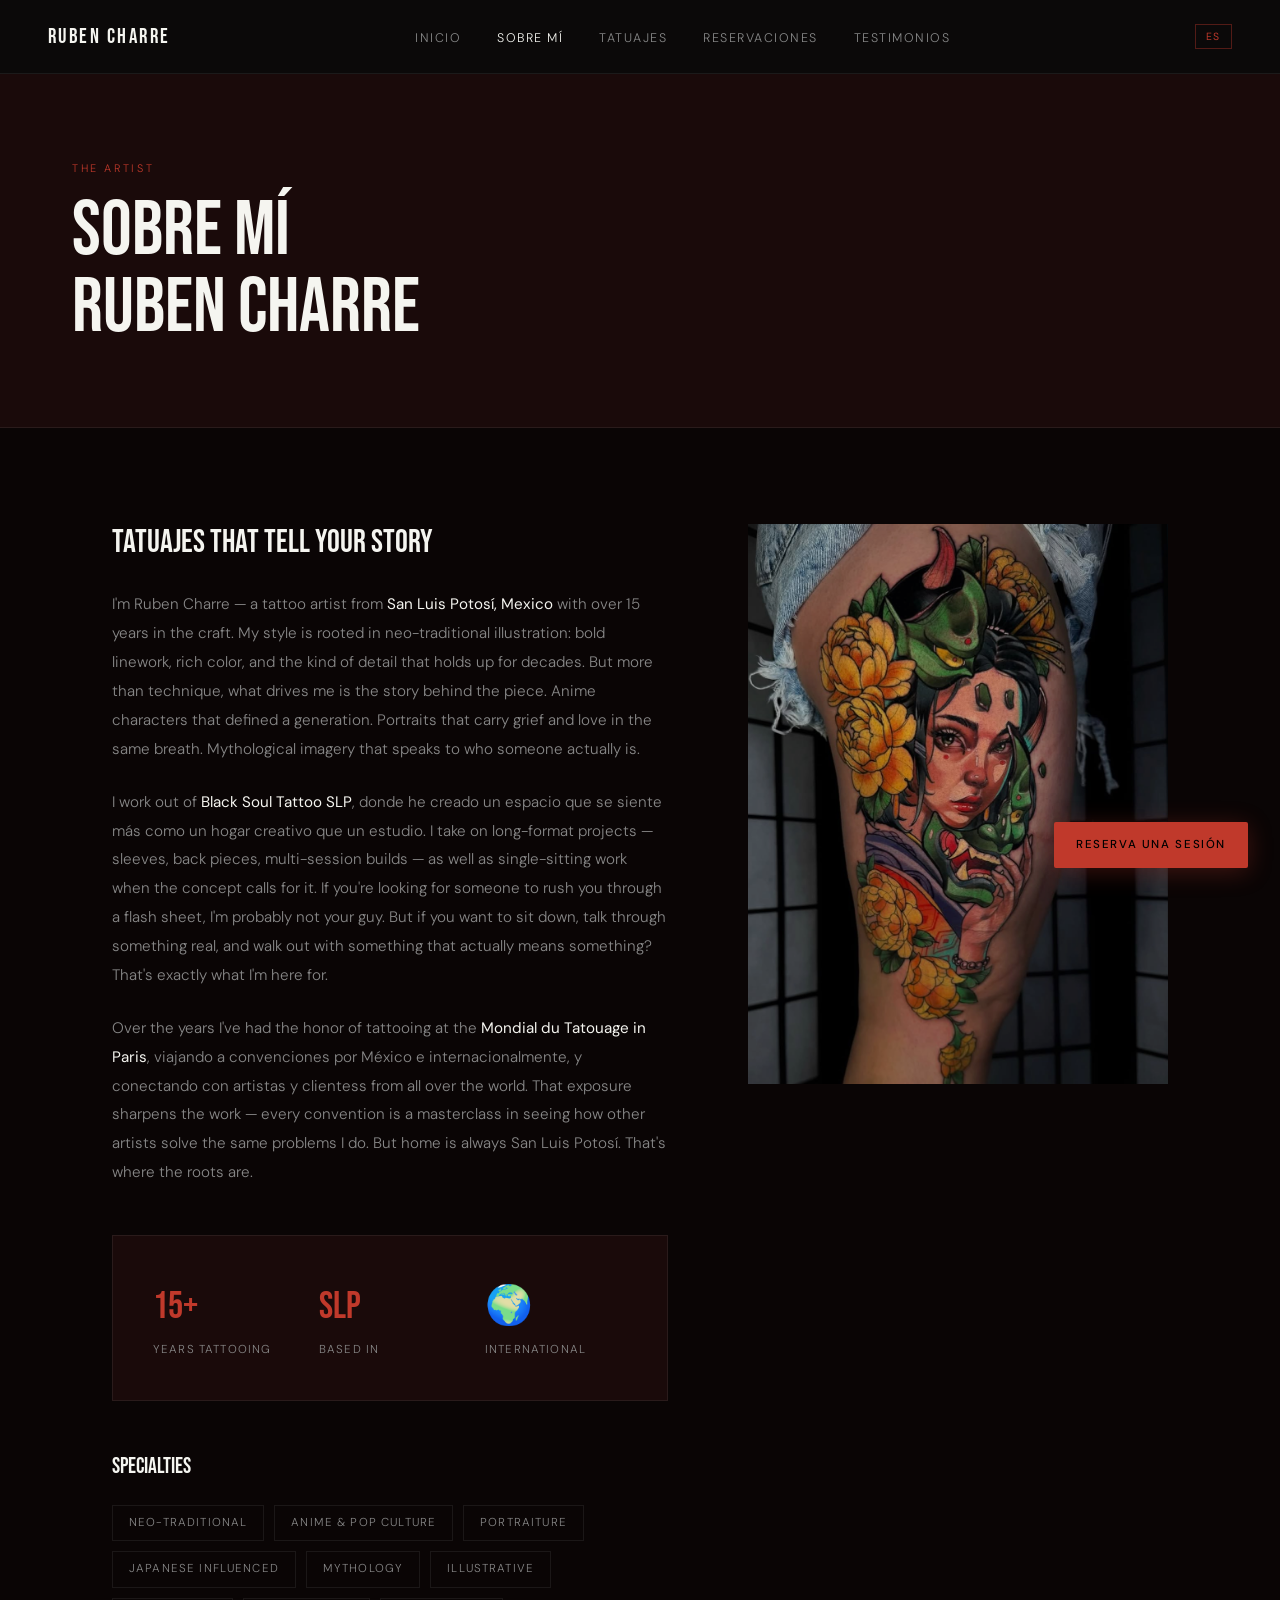
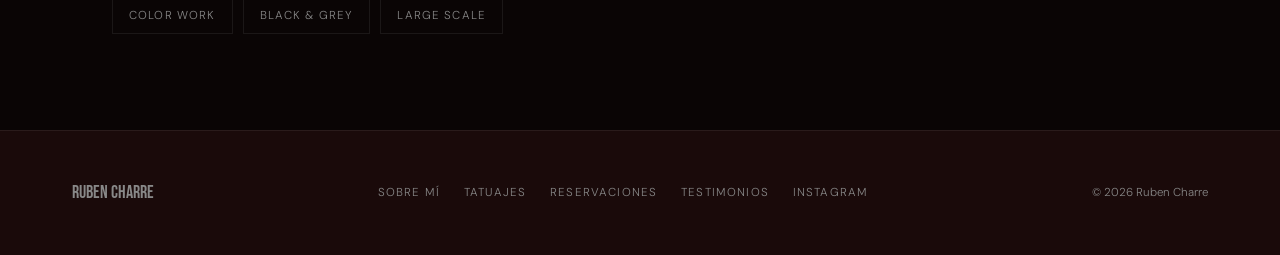
==== commit 0d67403a: "Full Spanish audit: fix all remaining English text" ====
--- a/about.html
+++ b/about.html
@@ -114,8 +114,8 @@
     <div class="bio-text">
       <h2 class="fade-up">Tatuajes That Tell Your Story</h2>
       <p class="fade-up">I'm Ruben Charre — a tattoo artist from <strong>San Luis Potosí, Mexico</strong> with over 15 years in the craft. My style is rooted in neo-traditional illustration: bold linework, rich color, and the kind of detail that holds up for decades. But more than technique, what drives me is the story behind the piece. Anime characters that defined a generation. Portraits that carry grief and love in the same breath. Mythological imagery that speaks to who someone actually is.</p>
-      <p class="fade-up">I work out of <strong>Black Soul Tattoo SLP</strong>, where I've built a space that feels less like a studio and more like a creative home. I take on long-format projects — sleeves, back pieces, multi-session builds — as well as single-sitting work when the concept calls for it. If you're looking for someone to rush you through a flash sheet, I'm probably not your guy. But if you want to sit down, talk through something real, and walk out with something that actually means something? That's exactly what I'm here for.</p>
-      <p class="fade-up">Over the years I've had the honor of tattooing at the <strong>Mondial du Tatouage in Paris</strong>, traveling to conventions across Mexico and internationally, and connecting with artists and clients from all over the world. That exposure sharpens the work — every convention is a masterclass in seeing how other artists solve the same problems I do. But home is always San Luis Potosí. That's where the roots are.</p>
+      <p class="fade-up">I work out of <strong>Black Soul Tattoo SLP</strong>, donde he creado un espacio que se siente más como un hogar creativo que un estudio. I take on long-format projects — sleeves, back pieces, multi-session builds — as well as single-sitting work when the concept calls for it. If you're looking for someone to rush you through a flash sheet, I'm probably not your guy. But if you want to sit down, talk through something real, and walk out with something that actually means something? That's exactly what I'm here for.</p>
+      <p class="fade-up">Over the years I've had the honor of tattooing at the <strong>Mondial du Tatouage in Paris</strong>, viajando a convenciones por México e internacionalmente, y conectando con artistas y clientess from all over the world. That exposure sharpens the work — every convention is a masterclass in seeing how other artists solve the same problems I do. But home is always San Luis Potosí. That's where the roots are.</p>
 
       <div class="stats-grid fade-up">
         <div class="stat-item">
@@ -188,7 +188,7 @@
     nav_about: "About", nav_tattoos: "Tattoos", nav_booking: "Booking", nav_testimonials: "Testimonials",
     hero_cta: "View Work", section_about: "About", section_tattoos: "Tattoo Work",
     section_booking: "Booking", section_testimonials: "Testimonials",
-    book_btn: "Book a Session", gallery_btn: "View Full Gallery",
+    book_btn: "Reservar Sesión", gallery_btn: "View Full Gallery",
   }
 };
 
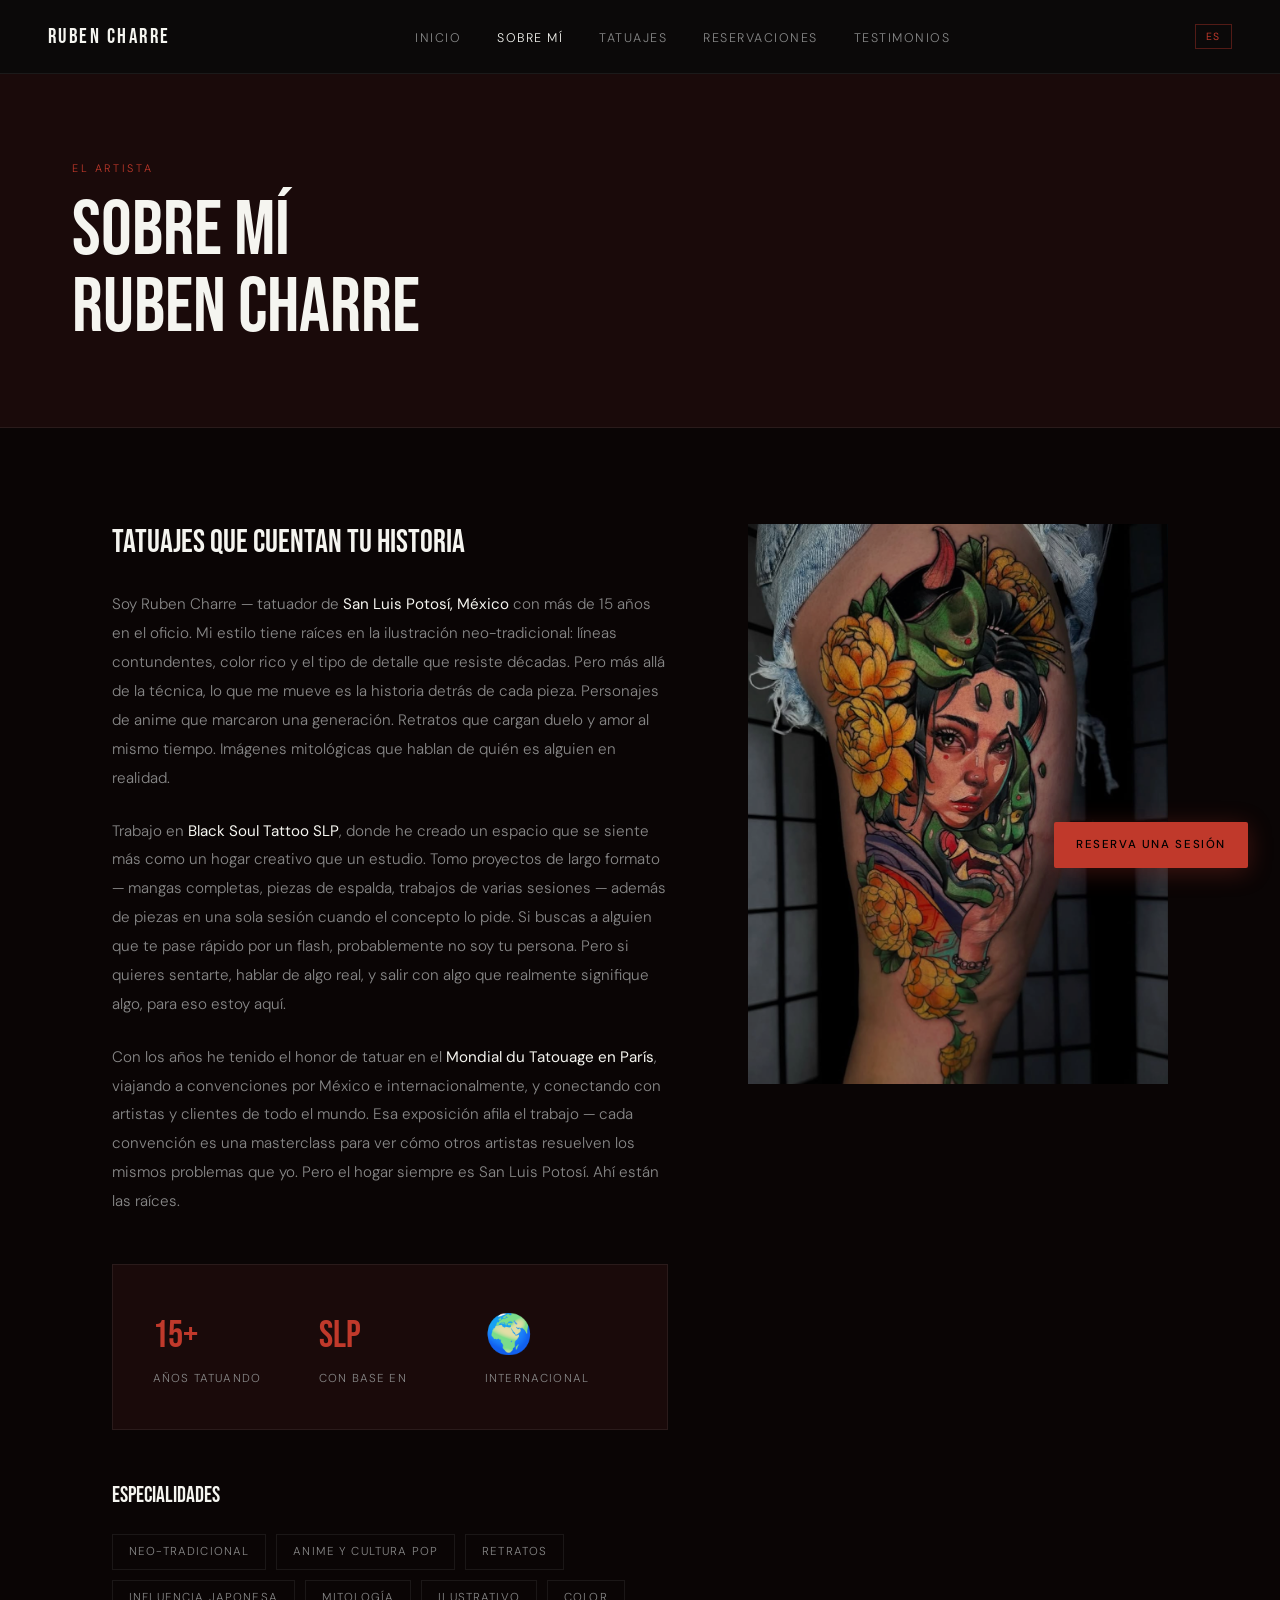
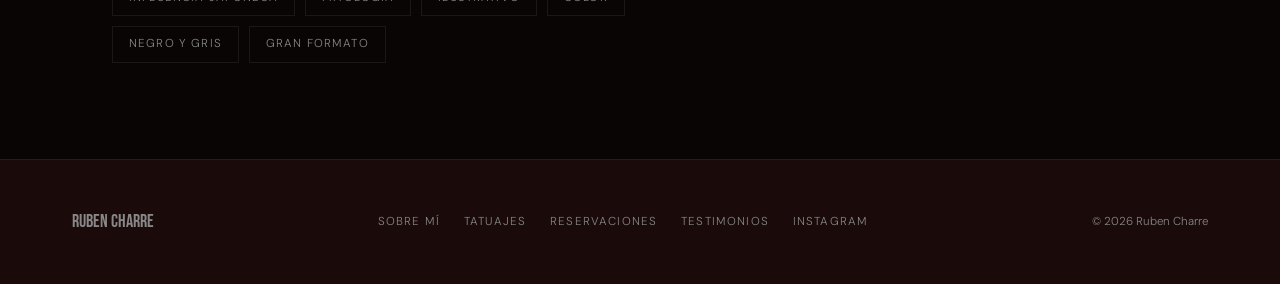
==== commit 6ca8df7e: "Full Spanish translation across all pages" ====
--- a/about.html
+++ b/about.html
@@ -3,13 +3,13 @@
 <head>
   <meta charset="UTF-8">
   <meta name="viewport" content="width=device-width, initial-scale=1.0">
-  <title>Sobre Mí — Ruben Charre | Tattoo Artist San Luis Potosí</title>
-  <meta name="description" content="Ruben Charre is a tattoo artist from San Luis Potosí, Mexico with 15+ years of experience in neo-traditional, anime, and illustrative tattoo styles.">
-  <link rel="canonical" href="https://eternowebstudio.com./about.html">
-  <meta property="og:title" content="Sobre Mí Ruben Charre — Tattoo Artist">
-  <meta property="og:description" content="15+ years of ink, story, and intention from San Luis Potosí, Mexico.">
-  <meta property="og:image" content="https://eternowebstudio.com./images/ruben-hero.jpg">
-  <meta property="og:url" content="https://eternowebstudio.com./about.html">
+  <title>Sobre Mí — Ruben Charre | Tatuador San Luis Potosí</title>
+  <meta name="description" content="Ruben Charre es un tatuador de San Luis Potosí, México con más de 15 años de experiencia en estilos neo-tradicional, anime e ilustrativo.">
+  <link rel="canonical" href="https://eternowebstudio.com/rubencharre/about.html">
+  <meta property="og:title" content="Sobre Mí — Ruben Charre — Tatuador">
+  <meta property="og:description" content="Más de 15 años de tinta, historia e intención desde San Luis Potosí, México.">
+  <meta property="og:image" content="https://eternowebstudio.com/rubencharre/images/ruben-hero.jpg">
+  <meta property="og:url" content="https://eternowebstudio.com/rubencharre/about.html">
   <meta property="og:type" content="website">
   <link rel="preconnect" href="https://fonts.googleapis.com">
   <link rel="preconnect" href="https://fonts.gstatic.com" crossorigin>
@@ -92,7 +92,7 @@
     <li><a href="./testimonials.html">Testimonios</a></li>
   </ul>
   <button id="lang-toggle-btn" onclick="setLang(getLang()==='es'?'en':'es')" style="background:none;border:1px solid rgba(192,57,43,0.4);color:#C0392B;font-size:0.65rem;letter-spacing:0.15em;padding:5px 10px;cursor:pointer;font-family:inherit;transition:all 0.2s;" onmouseover="this.style.background='rgba(192,57,43,0.15)'" onmouseout="this.style.background='none'">ES</button>
-  <button class="hamburger" aria-label="Menu" onclick="document.querySelector('.mobile-menu').classList.toggle('open')">
+  <button class="hamburger" aria-label="Menú" onclick="document.querySelector('.mobile-menu').classList.toggle('open')">
     <span></span><span></span><span></span>
   </button>
 </nav>
@@ -105,45 +105,45 @@
 </div>
 
 <div class="page-hero">
-  <p class="page-eyebrow fade-up">The Artist</p>
+  <p class="page-eyebrow fade-up">El Artista</p>
   <h1 class="fade-up">Sobre Mí<br>Ruben Charre</h1>
 </div>
 
 <div class="about-body">
   <div class="about-layout">
     <div class="bio-text">
-      <h2 class="fade-up">Tatuajes That Tell Your Story</h2>
-      <p class="fade-up">I'm Ruben Charre — a tattoo artist from <strong>San Luis Potosí, Mexico</strong> with over 15 years in the craft. My style is rooted in neo-traditional illustration: bold linework, rich color, and the kind of detail that holds up for decades. But more than technique, what drives me is the story behind the piece. Anime characters that defined a generation. Portraits that carry grief and love in the same breath. Mythological imagery that speaks to who someone actually is.</p>
-      <p class="fade-up">I work out of <strong>Black Soul Tattoo SLP</strong>, donde he creado un espacio que se siente más como un hogar creativo que un estudio. I take on long-format projects — sleeves, back pieces, multi-session builds — as well as single-sitting work when the concept calls for it. If you're looking for someone to rush you through a flash sheet, I'm probably not your guy. But if you want to sit down, talk through something real, and walk out with something that actually means something? That's exactly what I'm here for.</p>
-      <p class="fade-up">Over the years I've had the honor of tattooing at the <strong>Mondial du Tatouage in Paris</strong>, viajando a convenciones por México e internacionalmente, y conectando con artistas y clientess from all over the world. That exposure sharpens the work — every convention is a masterclass in seeing how other artists solve the same problems I do. But home is always San Luis Potosí. That's where the roots are.</p>
+      <h2 class="fade-up">Tatuajes Que Cuentan Tu Historia</h2>
+      <p class="fade-up">Soy Ruben Charre — tatuador de <strong>San Luis Potosí, México</strong> con más de 15 años en el oficio. Mi estilo tiene raíces en la ilustración neo-tradicional: líneas contundentes, color rico y el tipo de detalle que resiste décadas. Pero más allá de la técnica, lo que me mueve es la historia detrás de cada pieza. Personajes de anime que marcaron una generación. Retratos que cargan duelo y amor al mismo tiempo. Imágenes mitológicas que hablan de quién es alguien en realidad.</p>
+      <p class="fade-up">Trabajo en <strong>Black Soul Tattoo SLP</strong>, donde he creado un espacio que se siente más como un hogar creativo que un estudio. Tomo proyectos de largo formato — mangas completas, piezas de espalda, trabajos de varias sesiones — además de piezas en una sola sesión cuando el concepto lo pide. Si buscas a alguien que te pase rápido por un flash, probablemente no soy tu persona. Pero si quieres sentarte, hablar de algo real, y salir con algo que realmente signifique algo, para eso estoy aquí.</p>
+      <p class="fade-up">Con los años he tenido el honor de tatuar en el <strong>Mondial du Tatouage en París</strong>, viajando a convenciones por México e internacionalmente, y conectando con artistas y clientes de todo el mundo. Esa exposición afila el trabajo — cada convención es una masterclass para ver cómo otros artistas resuelven los mismos problemas que yo. Pero el hogar siempre es San Luis Potosí. Ahí están las raíces.</p>
 
       <div class="stats-grid fade-up">
         <div class="stat-item">
           <div class="stat-num">15+</div>
-          <div class="stat-label">Years Tattooing</div>
+          <div class="stat-label">Años Tatuando</div>
         </div>
         <div class="stat-item">
           <div class="stat-num">SLP</div>
-          <div class="stat-label">Based In</div>
+          <div class="stat-label">Con Base En</div>
         </div>
         <div class="stat-item">
           <div class="stat-num">🌍</div>
-          <div class="stat-label">International</div>
+          <div class="stat-label">Internacional</div>
         </div>
       </div>
 
       <div class="specialties fade-up">
-        <h3>Specialties</h3>
+        <h3>Especialidades</h3>
         <div class="tag-list">
-          <span class="tag">Neo-Traditional</span>
-          <span class="tag">Anime & Pop Culture</span>
-          <span class="tag">Portraiture</span>
-          <span class="tag">Japanese Influenced</span>
-          <span class="tag">Mythology</span>
-          <span class="tag">Illustrative</span>
-          <span class="tag">Color Work</span>
-          <span class="tag">Black & Grey</span>
-          <span class="tag">Large Scale</span>
+          <span class="tag">Neo-Tradicional</span>
+          <span class="tag">Anime y Cultura Pop</span>
+          <span class="tag">Retratos</span>
+          <span class="tag">Influencia Japonesa</span>
+          <span class="tag">Mitología</span>
+          <span class="tag">Ilustrativo</span>
+          <span class="tag">Color</span>
+          <span class="tag">Negro y Gris</span>
+          <span class="tag">Gran Formato</span>
         </div>
       </div>
     </div>
